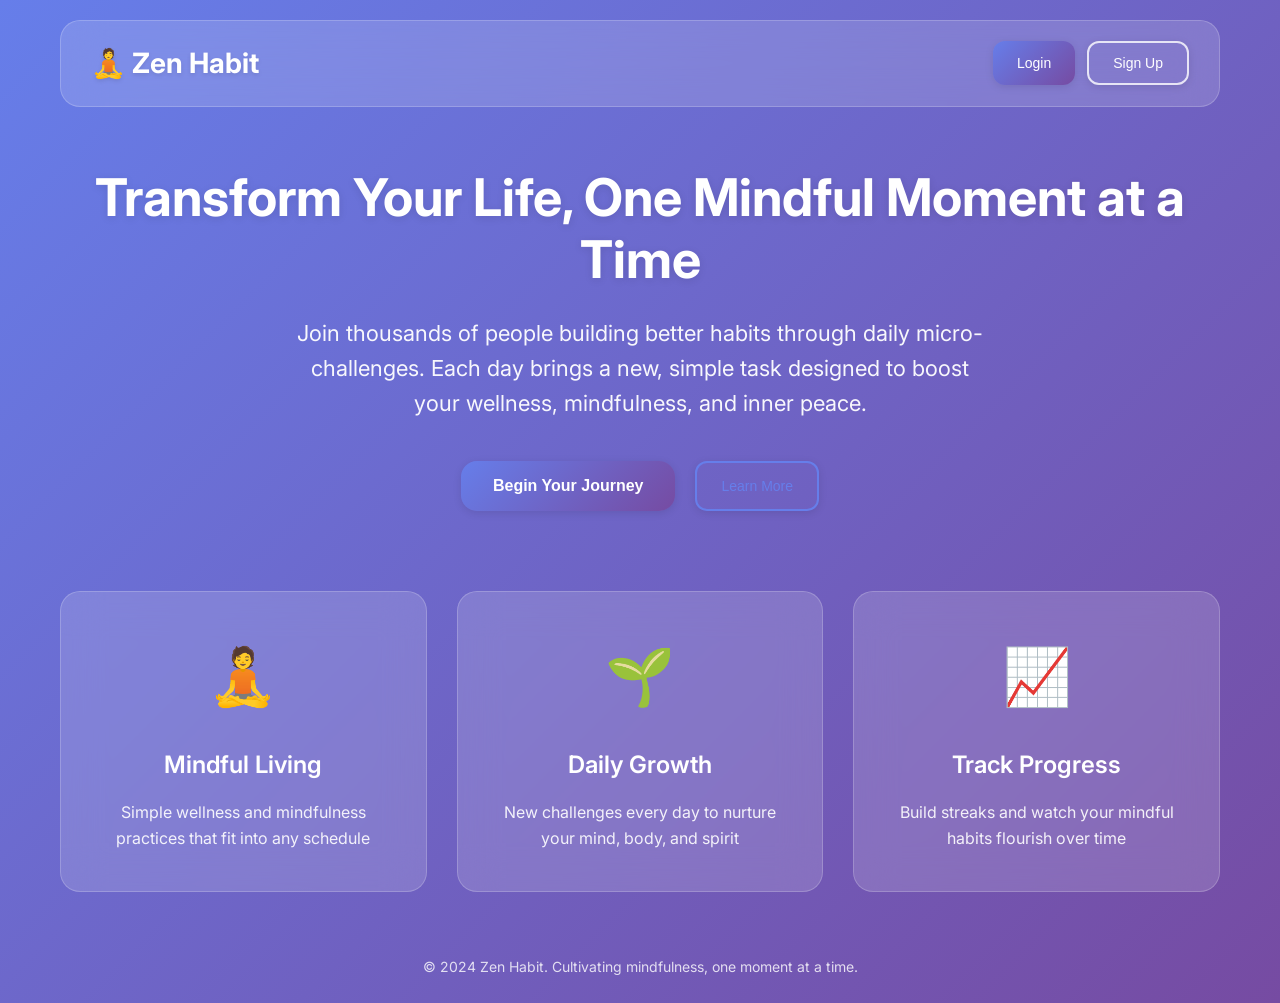
==== index.html @ 491404c4 "🧘 Create Zen Habit - Mindful Daily Micro Challenges Website ✨ Complete mindfulness-focused wellness " ====
<!DOCTYPE html>
<html lang="en">
<head>
    <meta charset="UTF-8">
    <meta name="viewport" content="width=device-width, initial-scale=1.0">
    <title>Zen Habit - Daily Micro Challenges</title>
    <link rel="stylesheet" href="css/styles.css">
    <link rel="stylesheet" href="css/auth.css">
    <link href="https://fonts.googleapis.com/css2?family=Inter:wght@300;400;500;600;700&display=swap" rel="stylesheet">
    <link rel="icon" href="data:image/svg+xml,<svg xmlns='http://www.w3.org/2000/svg' viewBox='0 0 100 100'><text y='.9em' font-size='90'>🧘</text></svg>">
</head>
<body>
    <div class="container">
        <header class="header">
            <h1 class="logo">🧘 Zen Habit</h1>
            <nav class="nav" id="nav">
                <button class="btn btn-primary" id="loginBtn">Login</button>
                <button class="btn btn-secondary" id="signupBtn">Sign Up</button>
            </nav>
        </header>

        <main class="main">
            <!-- Welcome Section (shown when not logged in) -->
            <section class="welcome-section" id="welcomeSection">
                <div class="hero">
                    <h2>Transform Your Life, One Mindful Moment at a Time</h2>
                    <p>Join thousands of people building better habits through daily micro-challenges. Each day brings a new, simple task designed to boost your wellness, mindfulness, and inner peace.</p>
                    <div class="cta-buttons">
                        <button class="btn btn-primary btn-large" id="getStartedBtn">Begin Your Journey</button>
                        <button class="btn btn-outline" id="learnMoreBtn">Learn More</button>
                    </div>
                </div>
                
                <div class="features">
                    <div class="feature">
                        <div class="feature-icon">🧘</div>
                        <h3>Mindful Living</h3>
                        <p>Simple wellness and mindfulness practices that fit into any schedule</p>
                    </div>
                    <div class="feature">
                        <div class="feature-icon">🌱</div>
                        <h3>Daily Growth</h3>
                        <p>New challenges every day to nurture your mind, body, and spirit</p>
                    </div>
                    <div class="feature">
                        <div class="feature-icon">📈</div>
                        <h3>Track Progress</h3>
                        <p>Build streaks and watch your mindful habits flourish over time</p>
                    </div>
                </div>
            </section>

            <!-- Auth Forms -->
            <section class="auth-section hidden" id="authSection">
                <!-- Login Form -->
                <div class="auth-form" id="loginForm">
                    <h2>Welcome Back</h2>
                    <form id="loginFormElement">
                        <div class="form-group">
                            <label for="loginEmail">Email</label>
                            <input type="email" id="loginEmail" required>
                        </div>
                        <div class="form-group">
                            <label for="loginPassword">Password</label>
                            <input type="password" id="loginPassword" required>
                        </div>
                        <button type="submit" class="btn btn-primary btn-full">Login</button>
                    </form>
                    <p class="auth-switch">New to Zen Habit? <a href="#" id="showSignupForm">Join us</a></p>
                </div>

                <!-- Signup Form -->
                <div class="auth-form hidden" id="signupForm">
                    <h2>Begin Your Journey</h2>
                    <form id="signupFormElement">
                        <div class="form-group">
                            <label for="signupName">Full Name</label>
                            <input type="text" id="signupName" required>
                        </div>
                        <div class="form-group">
                            <label for="signupEmail">Email</label>
                            <input type="email" id="signupEmail" required>
                        </div>
                        <div class="form-group">
                            <label for="signupPassword">Password</label>
                            <input type="password" id="signupPassword" required minlength="6">
                        </div>
                        <div class="form-group">
                            <label for="confirmPassword">Confirm Password</label>
                            <input type="password" id="confirmPassword" required>
                        </div>
                        <button type="submit" class="btn btn-primary btn-full">Start My Journey</button>
                    </form>
                    <p class="auth-switch">Already have an account? <a href="#" id="showLoginForm">Sign in</a></p>
                </div>
            </section>

            <!-- Dashboard (shown when logged in) -->
            <section class="dashboard-section hidden" id="dashboardSection">
                <div class="user-welcome">
                    <h2>Welcome back, <span id="userName"></span>!</h2>
                    <div class="user-stats">
                        <div class="stat">
                            <span class="stat-number" id="currentStreak">0</span>
                            <span class="stat-label">Day Streak</span>
                        </div>
                        <div class="stat">
                            <span class="stat-number" id="totalCompleted">0</span>
                            <span class="stat-label">Completed</span>
                        </div>
                    </div>
                </div>

                <div class="challenge-card" id="challengeCard">
                    <div class="challenge-header">
                        <h3>Today's Mindful Challenge</h3>
                        <span class="challenge-date" id="challengeDate"></span>
                    </div>
                    <div class="challenge-content">
                        <div class="challenge-icon" id="challengeIcon">🧘</div>
                        <div class="challenge-text">
                            <h4 id="challengeTitle">Loading your challenge...</h4>
                            <p id="challengeDescription">Please wait while we prepare your daily mindful moment.</p>
                        </div>
                    </div>
                    <div class="challenge-actions">
                        <button class="btn btn-success btn-full" id="completeBtn">Mark as Complete</button>
                        <button class="btn btn-outline" id="skipBtn">Skip Today</button>
                    </div>
                    <div class="challenge-status hidden" id="challengeStatus">
                        <div class="status-complete">
                            <span class="status-icon">✅</span>
                            <span>Challenge completed! Wonderful mindfulness!</span>
                        </div>
                    </div>
                </div>

                <div class="dashboard-actions">
                    <button class="btn btn-outline" id="viewProgressBtn">View Progress</button>
                    <button class="btn btn-outline" id="logoutBtn">Logout</button>
                </div>
            </section>

            <!-- Progress Section -->
            <section class="progress-section hidden" id="progressSection">
                <div class="progress-header">
                    <h2>Your Mindful Journey</h2>
                    <button class="btn btn-outline" id="backToDashboardBtn">Back to Dashboard</button>
                </div>
                <div class="progress-stats">
                    <div class="progress-card">
                        <h3>This Week</h3>
                        <div class="week-grid" id="weekGrid"></div>
                    </div>
                    <div class="progress-card">
                        <h3>Recent Challenges</h3>
                        <div class="recent-challenges" id="recentChallenges"></div>
                    </div>
                </div>
            </section>
        </main>

        <footer class="footer">
            <p>&copy; 2024 Zen Habit. Cultivating mindfulness, one moment at a time.</p>
        </footer>
    </div>

    <script src="js/challenges.js"></script>
    <script src="js/auth.js"></script>
    <script src="js/app.js"></script>
</body>
</html>
---- css/styles.css ----
/* Reset and Base Styles */
* {
    margin: 0;
    padding: 0;
    box-sizing: border-box;
}

body {
    font-family: 'Inter', -apple-system, BlinkMacSystemFont, 'Segoe UI', Roboto, sans-serif;
    line-height: 1.6;
    color: #333;
    background: linear-gradient(135deg, #667eea 0%, #764ba2 100%);
    min-height: 100vh;
}

.container {
    max-width: 1200px;
    margin: 0 auto;
    padding: 0 20px;
    min-height: 100vh;
    display: flex;
    flex-direction: column;
}

/* Utility Classes */
.hidden {
    display: none !important;
}

.btn {
    padding: 12px 24px;
    border: none;
    border-radius: 12px;
    font-size: 14px;
    font-weight: 500;
    cursor: pointer;
    transition: all 0.3s ease;
    text-decoration: none;
    display: inline-block;
    text-align: center;
    box-shadow: 0 2px 8px rgba(0, 0, 0, 0.1);
}

.btn-primary {
    background: linear-gradient(135deg, #667eea 0%, #764ba2 100%);
    color: white;
}

.btn-primary:hover {
    transform: translateY(-2px);
    box-shadow: 0 4px 12px rgba(0, 0, 0, 0.2);
}

.btn-secondary {
    background: transparent;
    color: white;
    border: 2px solid rgba(255, 255, 255, 0.8);
}

.btn-secondary:hover {
    background: rgba(255, 255, 255, 0.1);
    border-color: white;
}

.btn-success {
    background: linear-gradient(135deg, #10b981 0%, #059669 100%);
    color: white;
}

.btn-success:hover {
    transform: translateY(-2px);
    box-shadow: 0 4px 12px rgba(16, 185, 129, 0.3);
}

.btn-outline {
    background: transparent;
    color: #667eea;
    border: 2px solid #667eea;
}

.btn-outline:hover {
    background: #667eea;
    color: white;
}

.btn-large {
    padding: 16px 32px;
    font-size: 16px;
    font-weight: 600;
    border-radius: 16px;
}

.btn-full {
    width: 100%;
}

/* Header */
.header {
    display: flex;
    justify-content: space-between;
    align-items: center;
    padding: 20px 0;
    background: rgba(255, 255, 255, 0.15);
    backdrop-filter: blur(20px);
    border-radius: 20px;
    margin: 20px 0;
    padding: 20px 30px;
    border: 1px solid rgba(255, 255, 255, 0.2);
}

.logo {
    font-size: 28px;
    font-weight: 700;
    color: white;
    text-shadow: 0 2px 4px rgba(0, 0, 0, 0.1);
}

.nav {
    display: flex;
    gap: 12px;
}

/* Main Content */
.main {
    flex: 1;
    display: flex;
    flex-direction: column;
    justify-content: center;
}

/* Welcome Section */
.welcome-section {
    text-align: center;
    color: white;
    padding: 40px 0;
}

.hero h2 {
    font-size: 52px;
    font-weight: 700;
    margin-bottom: 24px;
    line-height: 1.2;
    text-shadow: 0 2px 8px rgba(0, 0, 0, 0.1);
}

.hero p {
    font-size: 22px;
    margin-bottom: 40px;
    opacity: 0.95;
    max-width: 700px;
    margin-left: auto;
    margin-right: auto;
    line-height: 1.6;
}

.cta-buttons {
    display: flex;
    gap: 20px;
    justify-content: center;
    margin-bottom: 80px;
}

.features {
    display: grid;
    grid-template-columns: repeat(auto-fit, minmax(320px, 1fr));
    gap: 30px;
    margin-top: 60px;
}

.feature {
    background: rgba(255, 255, 255, 0.15);
    backdrop-filter: blur(20px);
    padding: 40px 30px;
    border-radius: 20px;
    text-align: center;
    border: 1px solid rgba(255, 255, 255, 0.2);
    transition: transform 0.3s ease;
}

.feature:hover {
    transform: translateY(-5px);
}

.feature-icon {
    font-size: 56px;
    margin-bottom: 24px;
}

.feature h3 {
    font-size: 24px;
    font-weight: 600;
    margin-bottom: 16px;
}

.feature p {
    opacity: 0.9;
    font-size: 16px;
    line-height: 1.6;
}

/* Dashboard Section */
.dashboard-section {
    background: rgba(255, 255, 255, 0.98);
    backdrop-filter: blur(20px);
    border-radius: 24px;
    padding: 40px;
    margin: 20px 0;
    color: #333;
    border: 1px solid rgba(255, 255, 255, 0.3);
    box-shadow: 0 8px 32px rgba(0, 0, 0, 0.1);
}

.user-welcome {
    text-align: center;
    margin-bottom: 40px;
}

.user-welcome h2 {
    font-size: 36px;
    font-weight: 600;
    margin-bottom: 24px;
    color: #1f2937;
    background: linear-gradient(135deg, #667eea 0%, #764ba2 100%);
    -webkit-background-clip: text;
    -webkit-text-fill-color: transparent;
    background-clip: text;
}

.user-stats {
    display: flex;
    justify-content: center;
    gap: 60px;
}

.stat {
    text-align: center;
}

.stat-number {
    display: block;
    font-size: 42px;
    font-weight: 700;
    background: linear-gradient(135deg, #667eea 0%, #764ba2 100%);
    -webkit-background-clip: text;
    -webkit-text-fill-color: transparent;
    background-clip: text;
}

.stat-label {
    font-size: 14px;
    color: #6b7280;
    font-weight: 500;
    text-transform: uppercase;
    letter-spacing: 0.5px;
}

/* Challenge Card */
.challenge-card {
    background: white;
    border-radius: 20px;
    padding: 32px;
    box-shadow: 0 12px 32px rgba(0, 0, 0, 0.08);
    margin-bottom: 32px;
    border: 1px solid rgba(0, 0, 0, 0.05);
}

.challenge-header {
    display: flex;
    justify-content: space-between;
    align-items: center;
    margin-bottom: 24px;
}

.challenge-header h3 {
    font-size: 22px;
    font-weight: 600;
    color: #1f2937;
}

.challenge-date {
    font-size: 14px;
    color: #6b7280;
    font-weight: 500;
}

.challenge-content {
    display: flex;
    align-items: center;
    gap: 24px;
    margin-bottom: 32px;
}

.challenge-icon {
    font-size: 56px;
    width: 96px;
    height: 96px;
    display: flex;
    align-items: center;
    justify-content: center;
    background: linear-gradient(135deg, #f3f4f6 0%, #e5e7eb 100%);
    border-radius: 50%;
    box-shadow: 0 4px 12px rgba(0, 0, 0, 0.1);
}

.challenge-text h4 {
    font-size: 26px;
    font-weight: 600;
    margin-bottom: 12px;
    color: #1f2937;
}

.challenge-text p {
    color: #6b7280;
    font-size: 16px;
    line-height: 1.6;
}

.challenge-actions {
    display: flex;
    gap: 16px;
}

.challenge-status {
    margin-top: 24px;
    padding: 20px;
    background: linear-gradient(135deg, #ecfdf5 0%, #d1fae5 100%);
    border-radius: 12px;
    border-left: 4px solid #10b981;
}

.status-complete {
    display: flex;
    align-items: center;
    gap: 12px;
    color: #065f46;
    font-weight: 500;
}

.status-icon {
    font-size: 20px;
}

.dashboard-actions {
    display: flex;
    gap: 16px;
    justify-content: center;
}

/* Progress Section */
.progress-section {
    background: rgba(255, 255, 255, 0.98);
    backdrop-filter: blur(20px);
    border-radius: 24px;
    padding: 40px;
    margin: 20px 0;
    color: #333;
    border: 1px solid rgba(255, 255, 255, 0.3);
    box-shadow: 0 8px 32px rgba(0, 0, 0, 0.1);
}

.progress-header {
    display: flex;
    justify-content: space-between;
    align-items: center;
    margin-bottom: 32px;
}

.progress-header h2 {
    font-size: 32px;
    font-weight: 600;
    background: linear-gradient(135deg, #667eea 0%, #764ba2 100%);
    -webkit-background-clip: text;
    -webkit-text-fill-color: transparent;
    background-clip: text;
}

.progress-stats {
    display: grid;
    grid-template-columns: repeat(auto-fit, minmax(320px, 1fr));
    gap: 32px;
}

.progress-card {
    background: white;
    border-radius: 20px;
    padding: 28px;
    box-shadow: 0 8px 24px rgba(0, 0, 0, 0.08);
    border: 1px solid rgba(0, 0, 0, 0.05);
}

.progress-card h3 {
    font-size: 20px;
    font-weight: 600;
    margin-bottom: 24px;
    color: #1f2937;
}

.week-grid {
    display: grid;
    grid-template-columns: repeat(7, 1fr);
    gap: 8px;
}

.day-cell {
    aspect-ratio: 1;
    border-radius: 12px;
    display: flex;
    align-items: center;
    justify-content: center;
    font-size: 12px;
    font-weight: 500;
    background: #f9fafb;
    color: #6b7280;
    transition: all 0.3s ease;
}

.day-cell.completed {
    background: linear-gradient(135deg, #10b981 0%, #059669 100%);
    color: white;
    transform: scale(1.1);
}

.day-cell.today {
    border: 2px solid #667eea;
    background: rgba(102, 126, 234, 0.1);
}

.recent-challenges {
    display: flex;
    flex-direction: column;
    gap: 16px;
}

.recent-challenge {
    display: flex;
    align-items: center;
    gap: 16px;
    padding: 16px;
    background: #f9fafb;
    border-radius: 12px;
    transition: background 0.3s ease;
}

.recent-challenge:hover {
    background: #f3f4f6;
}

.recent-challenge-icon {
    font-size: 24px;
}

.recent-challenge-text {
    flex: 1;
}

.recent-challenge-title {
    font-weight: 500;
    color: #1f2937;
    font-size: 14px;
    margin-bottom: 4px;
}

.recent-challenge-date {
    font-size: 12px;
    color: #6b7280;
}

.recent-challenge-status {
    font-size: 12px;
    padding: 6px 12px;
    border-radius: 8px;
    font-weight: 500;
}

.recent-challenge-status.completed {
    background: #ecfdf5;
    color: #065f46;
}

.recent-challenge-status.skipped {
    background: #fef3c7;
    color: #92400e;
}

/* Footer */
.footer {
    text-align: center;
    padding: 24px 0;
    color: rgba(255, 255, 255, 0.8);
    font-size: 14px;
}

/* Responsive Design */
@media (max-width: 768px) {
    .container {
        padding: 0 16px;
    }
    
    .header {
        flex-direction: column;
        gap: 20px;
        text-align: center;
    }
    
    .hero h2 {
        font-size: 40px;
    }
    
    .hero p {
        font-size: 18px;
    }
    
    .cta-buttons {
        flex-direction: column;
        align-items: center;
    }
    
    .features {
        grid-template-columns: 1fr;
        gap: 20px;
    }
    
    .user-stats {
        gap: 40px;
    }
    
    .challenge-content {
        flex-direction: column;
        text-align: center;
    }
    
    .challenge-actions {
        flex-direction: column;
    }
    
    .dashboard-actions {
        flex-direction: column;
    }
    
    .progress-header {
        flex-direction: column;
        gap: 16px;
        text-align: center;
    }
    
    .progress-stats {
        grid-template-columns: 1fr;
    }
}

@media (max-width: 480px) {
    .dashboard-section,
    .progress-section {
        padding: 24px;
        margin: 16px 0;
    }
    
    .challenge-card {
        padding: 24px;
    }
    
    .hero h2 {
        font-size: 32px;
    }
    
    .user-welcome h2 {
        font-size: 28px;
    }
    
    .user-stats {
        gap: 24px;
    }
    
    .stat-number {
        font-size: 32px;
    }
}
---- css/auth.css ----
/* Authentication Styles */
.auth-section {
    display: flex;
    justify-content: center;
    align-items: center;
    min-height: 60vh;
    padding: 40px 0;
}

.auth-form {
    background: rgba(255, 255, 255, 0.98);
    backdrop-filter: blur(20px);
    border-radius: 24px;
    padding: 48px;
    width: 100%;
    max-width: 420px;
    box-shadow: 0 20px 60px rgba(0, 0, 0, 0.15);
    border: 1px solid rgba(255, 255, 255, 0.3);
}

.auth-form h2 {
    text-align: center;
    margin-bottom: 32px;
    font-size: 32px;
    font-weight: 600;
    background: linear-gradient(135deg, #667eea 0%, #764ba2 100%);
    -webkit-background-clip: text;
    -webkit-text-fill-color: transparent;
    background-clip: text;
}

.form-group {
    margin-bottom: 24px;
}

.form-group label {
    display: block;
    margin-bottom: 8px;
    font-weight: 500;
    color: #374151;
    font-size: 14px;
}

.form-group input {
    width: 100%;
    padding: 16px 20px;
    border: 2px solid #e5e7eb;
    border-radius: 12px;
    font-size: 16px;
    transition: all 0.3s ease;
    background: white;
    font-family: inherit;
}

.form-group input:focus {
    outline: none;
    border-color: #667eea;
    box-shadow: 0 0 0 4px rgba(102, 126, 234, 0.1);
    transform: translateY(-1px);
}

.form-group input:invalid {
    border-color: #ef4444;
}

.form-group input:invalid:focus {
    border-color: #ef4444;
    box-shadow: 0 0 0 4px rgba(239, 68, 68, 0.1);
}

.auth-switch {
    text-align: center;
    margin-top: 24px;
    color: #6b7280;
    font-size: 14px;
}

.auth-switch a {
    color: #667eea;
    text-decoration: none;
    font-weight: 500;
    transition: color 0.3s ease;
}

.auth-switch a:hover {
    color: #4f46e5;
    text-decoration: underline;
}

.error-message {
    background: linear-gradient(135deg, #fef2f2 0%, #fee2e2 100%);
    border: 1px solid #fecaca;
    color: #dc2626;
    padding: 16px;
    border-radius: 12px;
    margin-bottom: 24px;
    font-size: 14px;
    text-align: center;
    font-weight: 500;
}

.success-message {
    background: linear-gradient(135deg, #f0fdf4 0%, #dcfce7 100%);
    border: 1px solid #bbf7d0;
    color: #16a34a;
    padding: 16px;
    border-radius: 12px;
    margin-bottom: 24px;
    font-size: 14px;
    text-align: center;
    font-weight: 500;
}

/* Loading states */
.btn:disabled {
    opacity: 0.6;
    cursor: not-allowed;
    transform: none !important;
}

.btn.loading {
    position: relative;
    color: transparent;
}

.btn.loading::after {
    content: '';
    position: absolute;
    top: 50%;
    left: 50%;
    transform: translate(-50%, -50%);
    width: 20px;
    height: 20px;
    border: 2px solid currentColor;
    border-top-color: transparent;
    border-radius: 50%;
    animation: spin 1s linear infinite;
    color: white;
}

@keyframes spin {
    to {
        transform: translate(-50%, -50%) rotate(360deg);
    }
}

/* Form validation styles */
.form-group.error input {
    border-color: #ef4444;
    background-color: #fef2f2;
}

.form-group.success input {
    border-color: #10b981;
    background-color: #f0fdf4;
}

.field-error {
    color: #dc2626;
    font-size: 12px;
    margin-top: 6px;
    display: block;
    font-weight: 500;
}

.field-success {
    color: #16a34a;
    font-size: 12px;
    margin-top: 6px;
    display: block;
    font-weight: 500;
}

/* Password strength indicator */
.password-strength {
    margin-top: 12px;
    height: 6px;
    background: #e5e7eb;
    border-radius: 3px;
    overflow: hidden;
}

.password-strength-bar {
    height: 100%;
    transition: all 0.3s ease;
    border-radius: 3px;
}

.password-strength-bar.weak {
    width: 33%;
    background: linear-gradient(135deg, #ef4444 0%, #dc2626 100%);
}

.password-strength-bar.medium {
    width: 66%;
    background: linear-gradient(135deg, #f59e0b 0%, #d97706 100%);
}

.password-strength-bar.strong {
    width: 100%;
    background: linear-gradient(135deg, #10b981 0%, #059669 100%);
}

.password-strength-text {
    font-size: 12px;
    margin-top: 6px;
    font-weight: 500;
}

.password-strength-text.weak {
    color: #ef4444;
}

.password-strength-text.medium {
    color: #f59e0b;
}

.password-strength-text.strong {
    color: #10b981;
}

/* Enhanced form styling */
.form-group input::placeholder {
    color: #9ca3af;
    opacity: 1;
}

.form-group input:hover {
    border-color: #d1d5db;
}

/* Responsive auth styles */
@media (max-width: 480px) {
    .auth-form {
        padding: 32px 24px;
        margin: 0 16px;
        border-radius: 20px;
    }
    
    .auth-form h2 {
        font-size: 28px;
        margin-bottom: 28px;
    }
    
    .form-group {
        margin-bottom: 20px;
    }
    
    .form-group input {
        padding: 14px 16px;
        font-size: 16px; /* Prevents zoom on iOS */
    }
}
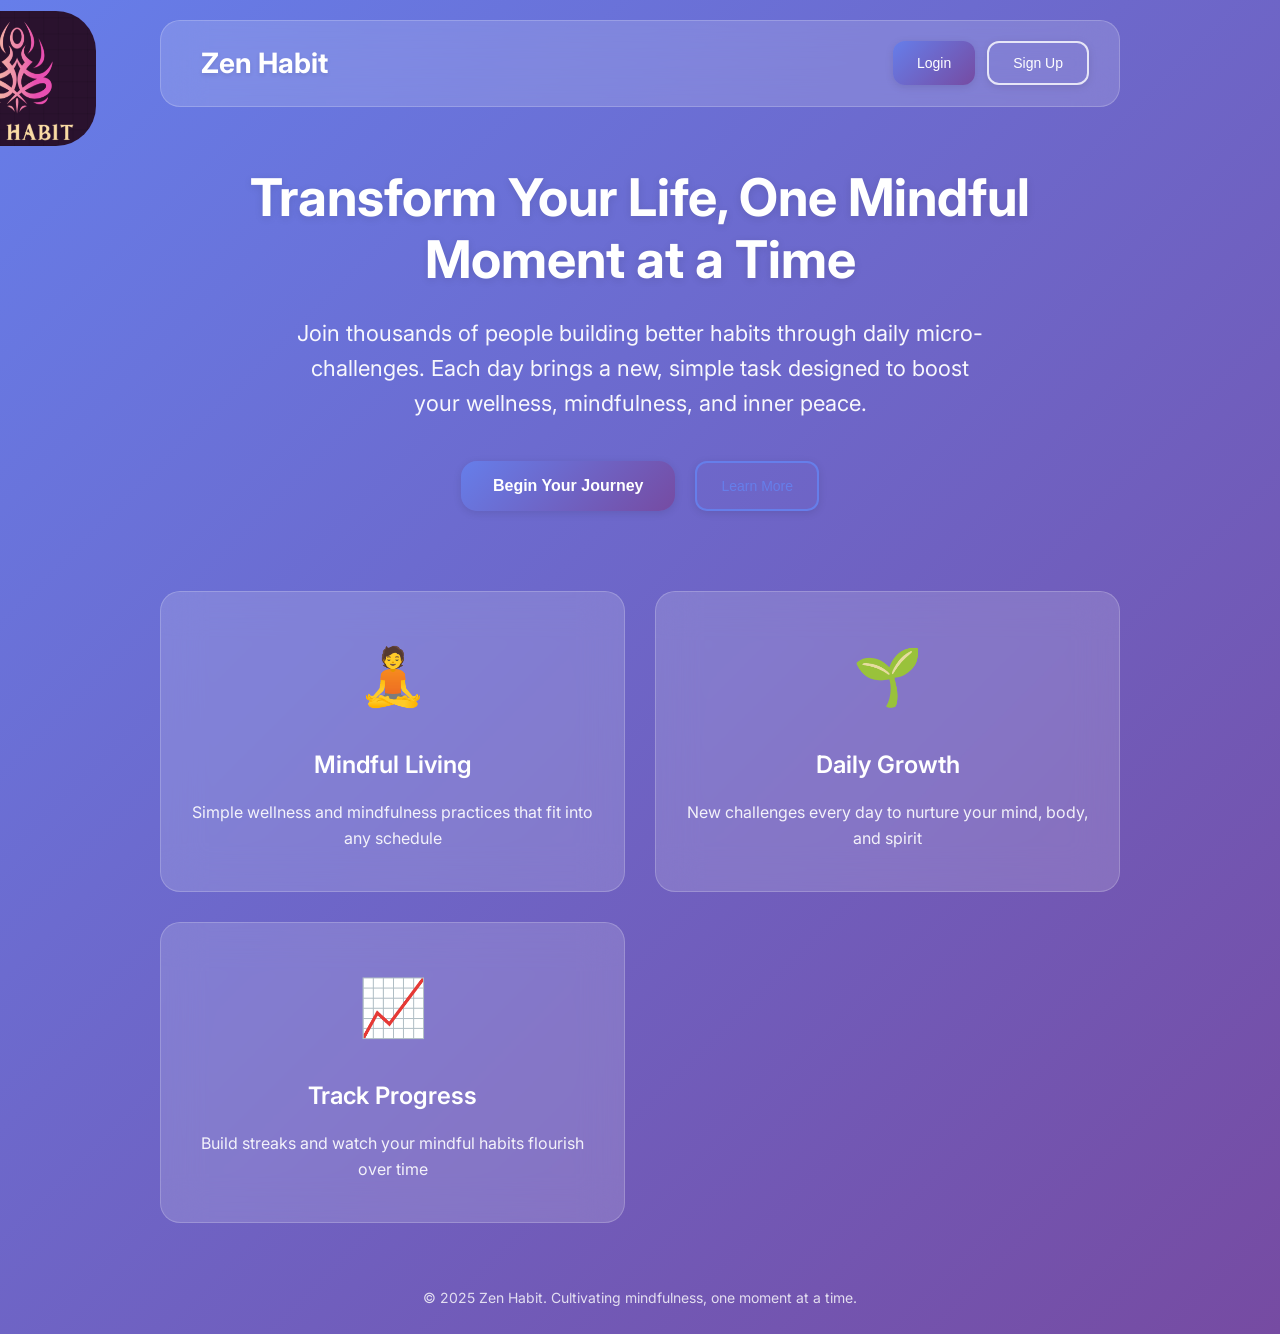
==== commit be7c92bb: "New Changes: Logo, Favicon, Text Edits." ====
--- a/index.html
+++ b/index.html
@@ -7,12 +7,15 @@
     <link rel="stylesheet" href="css/styles.css">
     <link rel="stylesheet" href="css/auth.css">
     <link href="https://fonts.googleapis.com/css2?family=Inter:wght@300;400;500;600;700&display=swap" rel="stylesheet">
-    <link rel="icon" href="data:image/svg+xml,<svg xmlns='http://www.w3.org/2000/svg' viewBox='0 0 100 100'><text y='.9em' font-size='90'>🧘</text></svg>">
+    <link rel="apple-touch-icon" sizes="180x180" href="apple-touch-icon.png">
+    <link rel="icon" type="image/png" sizes="32x32" href="favicon-32x32.png">
+    <link rel="icon" type="image/png" sizes="16x16" href="favicon-16x16.png">
+    <link rel="manifest" href="site.webmanifest">
 </head>
 <body>
     <div class="container">
         <header class="header">
-            <h1 class="logo">🧘 Zen Habit</h1>
+            <h1 class="logo"><img class="main-logo" src="Zen Habit Partial Logo.png"> Zen Habit</h1>
             <nav class="nav" id="nav">
                 <button class="btn btn-primary" id="loginBtn">Login</button>
                 <button class="btn btn-secondary" id="signupBtn">Sign Up</button>
@@ -161,7 +164,7 @@
         </main>
 
         <footer class="footer">
-            <p>&copy; 2024 Zen Habit. Cultivating mindfulness, one moment at a time.</p>
+            <p>&copy; 2025 Zen Habit. Cultivating mindfulness, one moment at a time.</p>
         </footer>
     </div>
 
--- a/css/styles.css
+++ b/css/styles.css
@@ -14,7 +14,7 @@
 }
 
 .container {
-    max-width: 1200px;
+    max-width: 1000px;
     margin: 0 auto;
     padding: 0 20px;
     min-height: 100vh;
@@ -111,6 +111,7 @@
 .logo {
     font-size: 28px;
     font-weight: 700;
+    margin-left: 10px;
     color: white;
     text-shadow: 0 2px 4px rgba(0, 0, 0, 0.1);
 }
--- a/css/auth.css
+++ b/css/auth.css
@@ -16,6 +16,14 @@
     max-width: 420px;
     box-shadow: 0 20px 60px rgba(0, 0, 0, 0.15);
     border: 1px solid rgba(255, 255, 255, 0.3);
+}
+.main-logo {
+    width: 160px;
+    height: 135px;
+    border-radius: 40px;
+    position: absolute;
+    top: -10px;
+    left: -225px;
 }
 
 .auth-form h2 {
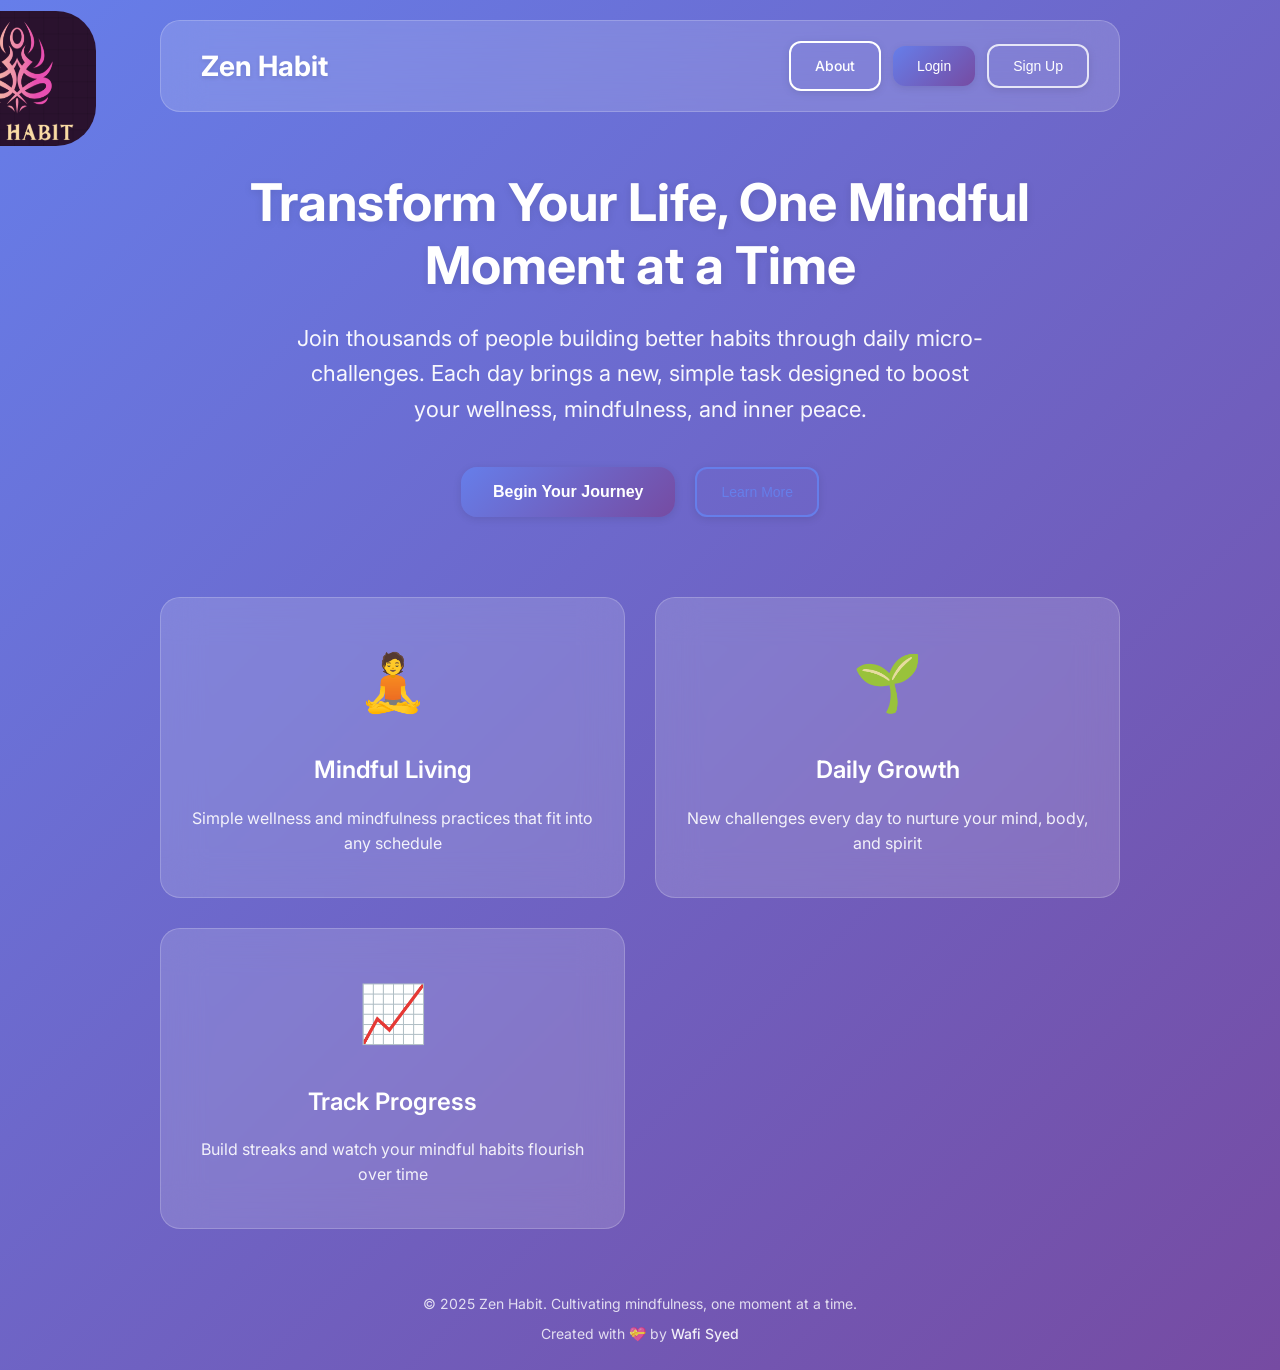
==== commit 35d437af: "✨ Add Beautiful About the Creator Page 🌸 NEW FEATURES: - Complete About page (about.html) with zen-i" ====
--- a/index.html
+++ b/index.html
@@ -165,6 +165,7 @@
 
         <footer class="footer">
             <p>&copy; 2025 Zen Habit. Cultivating mindfulness, one moment at a time.</p>
+            <p class="footer-creator">Created with 💝 by <a href="about.html" class="footer-link">Wafi Syed</a></p>
         </footer>
     </div>
 
@@ -173,4 +174,3 @@
     <script src="js/app.js"></script>
 </body>
 </html>
-
--- a/css/styles.css
+++ b/css/styles.css
@@ -491,6 +491,24 @@
     font-size: 14px;
 }
 
+.footer-creator {
+    margin-top: 8px;
+    font-size: 14px;
+    color: rgba(255, 255, 255, 0.8);
+}
+
+.footer-link {
+    color: rgba(255, 255, 255, 0.9);
+    text-decoration: none;
+    font-weight: 500;
+    transition: color 0.3s ease;
+}
+
+.footer-link:hover {
+    color: white;
+    text-decoration: underline;
+}
+
 /* Responsive Design */
 @media (max-width: 768px) {
     .container {
@@ -576,4 +594,3 @@
         font-size: 32px;
     }
 }
-
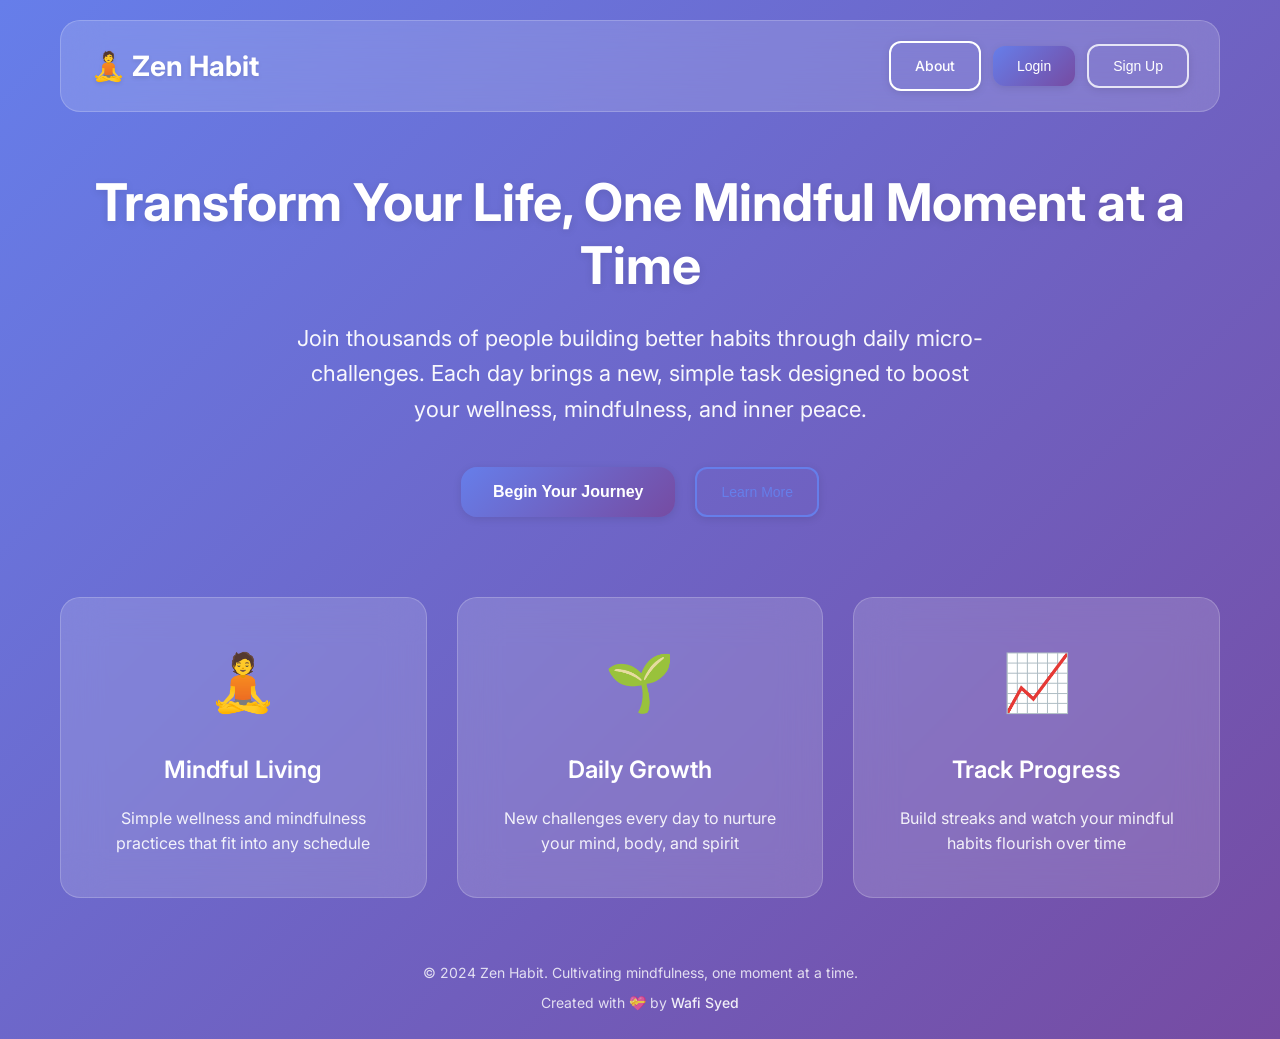
==== commit 87ff093e: "✨ Add Beautiful About the Creator Page 🌸 NEW FEATURES: - Complete About page (about.html) with zen-i" ====
--- a/index.html
+++ b/index.html
@@ -7,15 +7,12 @@
     <link rel="stylesheet" href="css/styles.css">
     <link rel="stylesheet" href="css/auth.css">
     <link href="https://fonts.googleapis.com/css2?family=Inter:wght@300;400;500;600;700&display=swap" rel="stylesheet">
-    <link rel="apple-touch-icon" sizes="180x180" href="apple-touch-icon.png">
-    <link rel="icon" type="image/png" sizes="32x32" href="favicon-32x32.png">
-    <link rel="icon" type="image/png" sizes="16x16" href="favicon-16x16.png">
-    <link rel="manifest" href="site.webmanifest">
+    <link rel="icon" href="data:image/svg+xml,<svg xmlns='http://www.w3.org/2000/svg' viewBox='0 0 100 100'><text y='.9em' font-size='90'>🧘</text></svg>">
 </head>
 <body>
     <div class="container">
         <header class="header">
-            <h1 class="logo"><img class="main-logo" src="Zen Habit Partial Logo.png"> Zen Habit</h1>
+            <h1 class="logo">🧘 Zen Habit</h1>
             <nav class="nav" id="nav">
                 <button class="btn btn-primary" id="loginBtn">Login</button>
                 <button class="btn btn-secondary" id="signupBtn">Sign Up</button>
@@ -164,7 +161,7 @@
         </main>
 
         <footer class="footer">
-            <p>&copy; 2025 Zen Habit. Cultivating mindfulness, one moment at a time.</p>
+            <p>&copy; 2024 Zen Habit. Cultivating mindfulness, one moment at a time.</p>
             <p class="footer-creator">Created with 💝 by <a href="about.html" class="footer-link">Wafi Syed</a></p>
         </footer>
     </div>
--- a/css/styles.css
+++ b/css/styles.css
@@ -14,7 +14,7 @@
 }
 
 .container {
-    max-width: 1000px;
+    max-width: 1200px;
     margin: 0 auto;
     padding: 0 20px;
     min-height: 100vh;
@@ -111,7 +111,6 @@
 .logo {
     font-size: 28px;
     font-weight: 700;
-    margin-left: 10px;
     color: white;
     text-shadow: 0 2px 4px rgba(0, 0, 0, 0.1);
 }
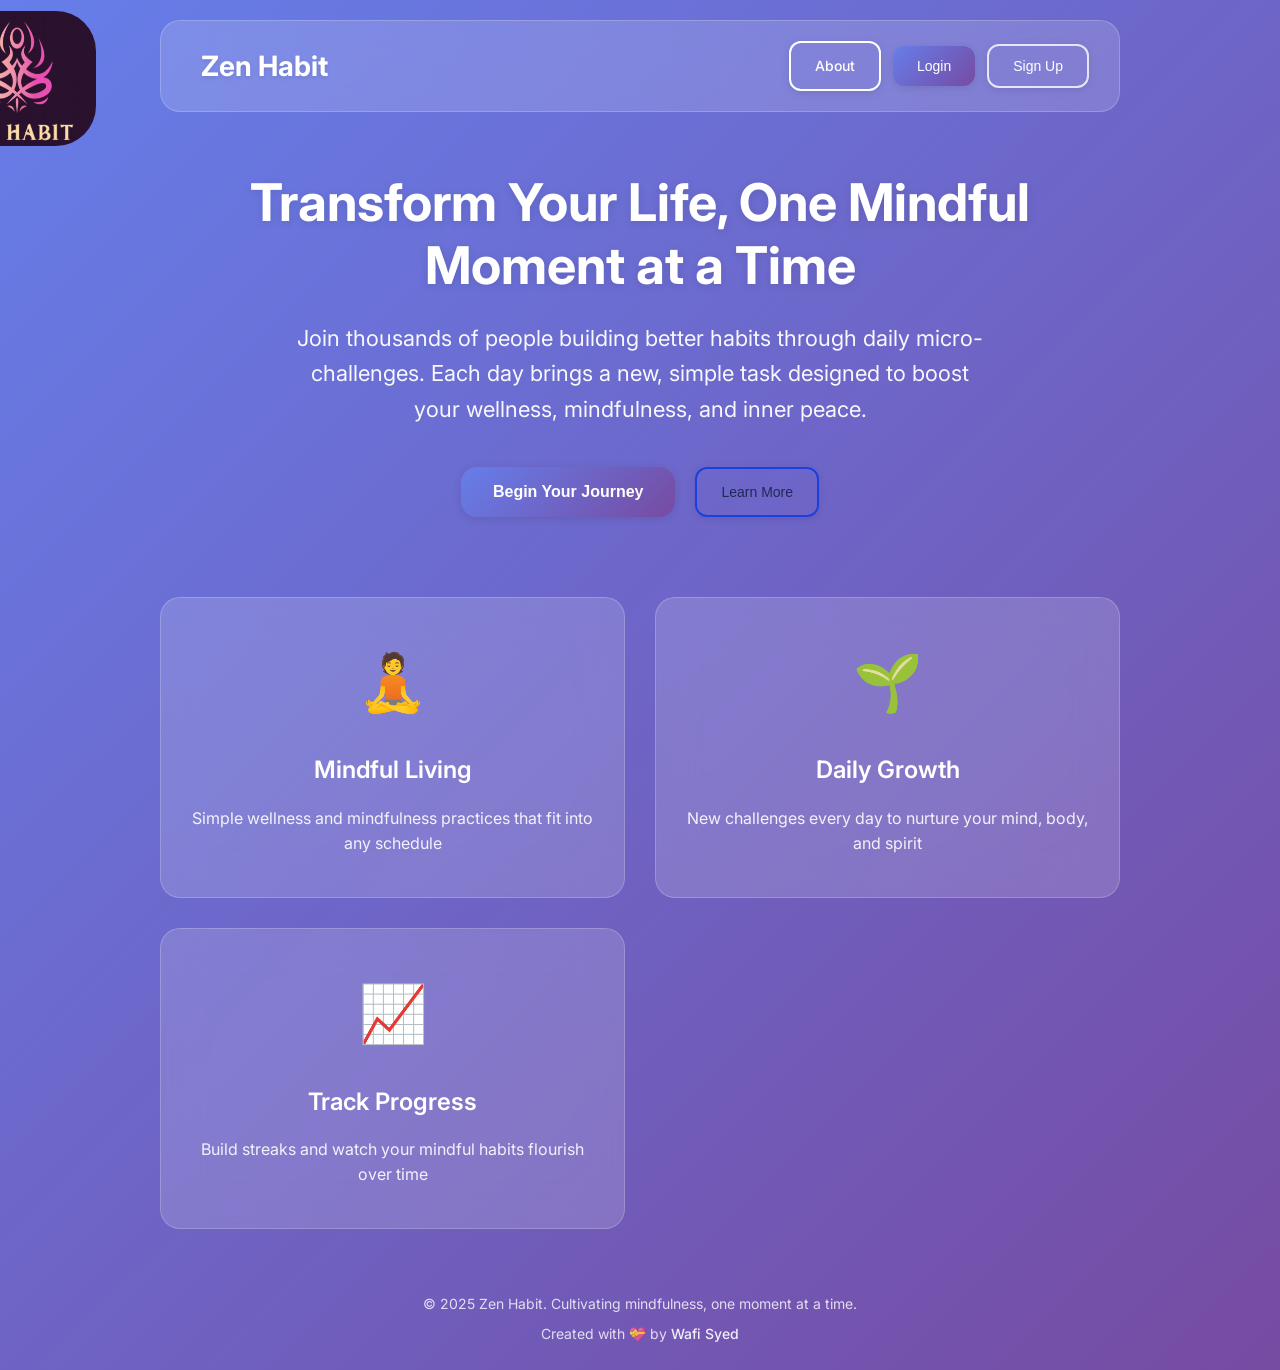
==== commit f5fc805b: "New Changes: About Me Page, Home Page." ====
--- a/index.html
+++ b/index.html
@@ -7,12 +7,15 @@
     <link rel="stylesheet" href="css/styles.css">
     <link rel="stylesheet" href="css/auth.css">
     <link href="https://fonts.googleapis.com/css2?family=Inter:wght@300;400;500;600;700&display=swap" rel="stylesheet">
-    <link rel="icon" href="data:image/svg+xml,<svg xmlns='http://www.w3.org/2000/svg' viewBox='0 0 100 100'><text y='.9em' font-size='90'>🧘</text></svg>">
+    <link rel="apple-touch-icon" sizes="180x180" href="apple-touch-icon.png">
+    <link rel="icon" type="image/png" sizes="32x32" href="favicon-32x32.png">
+    <link rel="icon" type="image/png" sizes="16x16" href="favicon-16x16.png">
+    <link rel="manifest" href="site.webmanifest">
 </head>
 <body>
     <div class="container">
         <header class="header">
-            <h1 class="logo">🧘 Zen Habit</h1>
+            <h1 class="logo"><img class="main-logo" src="Zen Habit Partial Logo.png">Zen Habit</h1>
             <nav class="nav" id="nav">
                 <button class="btn btn-primary" id="loginBtn">Login</button>
                 <button class="btn btn-secondary" id="signupBtn">Sign Up</button>
@@ -161,7 +164,7 @@
         </main>
 
         <footer class="footer">
-            <p>&copy; 2024 Zen Habit. Cultivating mindfulness, one moment at a time.</p>
+            <p>&copy; 2025 Zen Habit. Cultivating mindfulness, one moment at a time.</p>
             <p class="footer-creator">Created with 💝 by <a href="about.html" class="footer-link">Wafi Syed</a></p>
         </footer>
     </div>
--- a/css/styles.css
+++ b/css/styles.css
@@ -14,7 +14,7 @@
 }
 
 .container {
-    max-width: 1200px;
+    max-width: 1000px;
     margin: 0 auto;
     padding: 0 20px;
     min-height: 100vh;
@@ -74,8 +74,9 @@
 
 .btn-outline {
     background: transparent;
-    color: #667eea;
-    border: 2px solid #667eea;
+    text-align: center;
+    color: #1f2955;
+    border: 2px solid #1c40e0;
 }
 
 .btn-outline:hover {
@@ -111,6 +112,7 @@
 .logo {
     font-size: 28px;
     font-weight: 700;
+    margin-left: 10px;
     color: white;
     text-shadow: 0 2px 4px rgba(0, 0, 0, 0.1);
 }
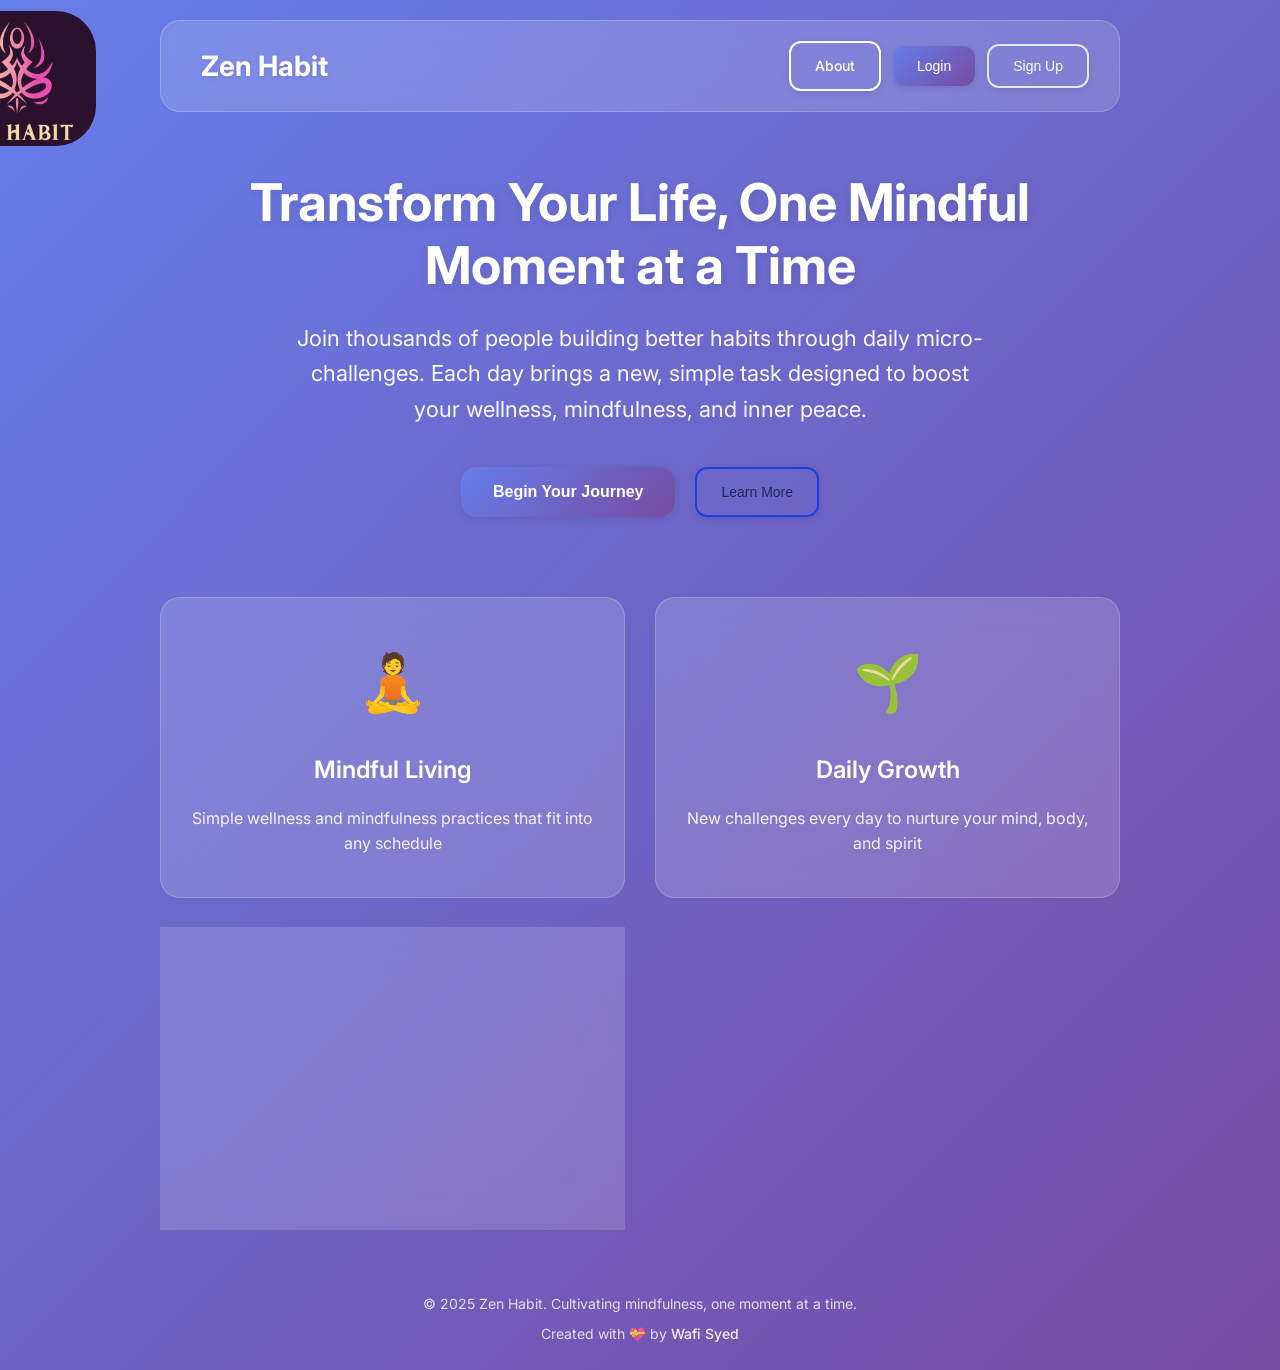
==== commit ce7032d1: "✨ Add Comprehensive Account Dropdown System 🎯 Features Added: - Account dropdown with Profile, Displ" ====
--- a/index.html
+++ b/index.html
@@ -6,6 +6,8 @@
     <title>Zen Habit - Daily Micro Challenges</title>
     <link rel="stylesheet" href="css/styles.css">
     <link rel="stylesheet" href="css/auth.css">
+    <link rel="stylesheet" href="css/account-dropdown.css">
+    <link rel="stylesheet" href="css/dark-mode.css">
     <link href="https://fonts.googleapis.com/css2?family=Inter:wght@300;400;500;600;700&display=swap" rel="stylesheet">
     <link rel="apple-touch-icon" sizes="180x180" href="apple-touch-icon.png">
     <link rel="icon" type="image/png" sizes="32x32" href="favicon-32x32.png">
@@ -15,7 +17,7 @@
 <body>
     <div class="container">
         <header class="header">
-            <h1 class="logo"><img class="main-logo" src="Zen Habit Partial Logo.png">Zen Habit</h1>
+            <h1 class="logo"><img class="main-logo" src="Zen Habit Partial Logo.png"> Zen Habit</h1>
             <nav class="nav" id="nav">
                 <button class="btn btn-primary" id="loginBtn">Login</button>
                 <button class="btn btn-secondary" id="signupBtn">Sign Up</button>
@@ -169,8 +171,129 @@
         </footer>
     </div>
 
+    <!-- Account Dropdown -->
+    <div class="account-dropdown" id="accountDropdown">
+        <div class="dropdown-header">
+            <div class="user-info">
+                <div class="user-avatar" id="dropdownAvatar">
+                    <span id="dropdownAvatarText">U</span>
+                    <img id="dropdownAvatarImg" style="display: none;" alt="Profile">
+                </div>
+                <div class="user-details">
+                    <h3 id="dropdownUserName">User Name</h3>
+                    <p id="dropdownUserEmail">user@example.com</p>
+                </div>
+            </div>
+        </div>
+        
+        <div class="dropdown-tabs">
+            <button class="tab-btn active" data-tab="profile">Profile</button>
+            <button class="tab-btn" data-tab="display">Display</button>
+            <button class="tab-btn" data-tab="settings">Settings</button>
+        </div>
+        
+        <div class="dropdown-content">
+            <!-- Profile Tab -->
+            <div class="tab-content active" id="profileTab">
+                <div class="profile-section">
+                    <div class="profile-picture-section">
+                        <div class="profile-picture-container">
+                            <div class="profile-picture" id="profilePicture">
+                                <span id="profileAvatarText">U</span>
+                                <img id="profileAvatarImg" style="display: none;" alt="Profile">
+                            </div>
+                            <div class="profile-picture-overlay">
+                                <input type="file" id="profilePictureInput" accept="image/*" style="display: none;">
+                                <button class="upload-btn" id="uploadProfileBtn">
+                                    <svg width="16" height="16" viewBox="0 0 24 24" fill="none" stroke="currentColor" stroke-width="2">
+                                        <path d="M21 15v4a2 2 0 0 1-2 2H5a2 2 0 0 1-2-2v-4"></path>
+                                        <polyline points="7,10 12,15 17,10"></polyline>
+                                        <line x1="12" y1="15" x2="12" y2="3"></line>
+                                    </svg>
+                                </button>
+                            </div>
+                        </div>
+                        <p class="upload-hint">Click to upload or drag & drop</p>
+                    </div>
+                    
+                    <div class="name-section">
+                        <label for="profileName">Display Name</label>
+                        <div class="name-input-group">
+                            <input type="text" id="profileName" placeholder="Enter your name">
+                            <button class="save-name-btn" id="saveNameBtn">Save</button>
+                        </div>
+                    </div>
+                </div>
+            </div>
+            
+            <!-- Display Tab -->
+            <div class="tab-content" id="displayTab">
+                <div class="display-section">
+                    <div class="theme-toggle-section">
+                        <div class="setting-item">
+                            <div class="setting-info">
+                                <h4>Dark Mode</h4>
+                                <p>Switch between light and dark themes</p>
+                            </div>
+                            <div class="toggle-switch">
+                                <input type="checkbox" id="darkModeToggle" class="toggle-input">
+                                <label for="darkModeToggle" class="toggle-label">
+                                    <span class="toggle-slider"></span>
+                                </label>
+                            </div>
+                        </div>
+                    </div>
+                </div>
+            </div>
+            
+            <!-- Settings Tab -->
+            <div class="tab-content" id="settingsTab">
+                <div class="settings-section">
+                    <div class="user-info-section">
+                        <h4 id="settingsUserName">User Name</h4>
+                        <div class="email-display">
+                            <label>Email Address</label>
+                            <div class="masked-email" id="maskedEmail">u***@example.com</div>
+                        </div>
+                    </div>
+                    
+                    <div class="danger-zone">
+                        <h4>Danger Zone</h4>
+                        <button class="delete-account-btn" id="deleteAccountBtn">
+                            <svg width="16" height="16" viewBox="0 0 24 24" fill="none" stroke="currentColor" stroke-width="2">
+                                <polyline points="3,6 5,6 21,6"></polyline>
+                                <path d="m19,6v14a2,2 0 0,1 -2,2H7a2,2 0 0,1 -2,-2V6m3,0V4a2,2 0 0,1 2,-2h4a2,2 0 0,1 2,2v2"></path>
+                                <line x1="10" y1="11" x2="10" y2="17"></line>
+                                <line x1="14" y1="11" x2="14" y2="17"></line>
+                            </svg>
+                            Delete Account
+                        </button>
+                    </div>
+                </div>
+            </div>
+        </div>
+    </div>
+    
+    <!-- Delete Account Confirmation Modal -->
+    <div class="modal-overlay" id="deleteConfirmModal">
+        <div class="modal">
+            <div class="modal-header">
+                <h3>Delete Account</h3>
+            </div>
+            <div class="modal-body">
+                <p>Are you sure you want to delete your account? This action cannot be undone.</p>
+                <p><strong>All your progress and data will be permanently lost.</strong></p>
+            </div>
+            <div class="modal-actions">
+                <button class="btn btn-secondary" id="cancelDeleteBtn">Cancel</button>
+                <button class="btn btn-danger" id="confirmDeleteBtn">Delete Account</button>
+            </div>
+        </div>
+    </div>
+
     <script src="js/challenges.js"></script>
     <script src="js/auth.js"></script>
+    <script src="js/account-dropdown.js"></script>
     <script src="js/app.js"></script>
 </body>
 </html>
--- a/css/account-dropdown.css
+++ b/css/account-dropdown.css
@@ -0,0 +1,549 @@
+/* Account Dropdown Styles */
+.account-dropdown {
+    position: fixed;
+    top: 70px;
+    right: 20px;
+    width: 320px;
+    background: white;
+    border-radius: 16px;
+    box-shadow: 0 20px 40px rgba(0, 0, 0, 0.15);
+    z-index: 1000;
+    opacity: 0;
+    visibility: hidden;
+    transform: translateY(-10px);
+    transition: all 0.3s cubic-bezier(0.4, 0, 0.2, 1);
+    border: 1px solid rgba(0, 0, 0, 0.1);
+    overflow: hidden;
+}
+
+.account-dropdown.show {
+    opacity: 1;
+    visibility: visible;
+    transform: translateY(0);
+}
+
+/* Dropdown Header */
+.dropdown-header {
+    padding: 20px;
+    background: linear-gradient(135deg, #667eea 0%, #764ba2 100%);
+    color: white;
+}
+
+.user-info {
+    display: flex;
+    align-items: center;
+    gap: 12px;
+}
+
+.user-avatar {
+    width: 48px;
+    height: 48px;
+    border-radius: 50%;
+    background: rgba(255, 255, 255, 0.2);
+    display: flex;
+    align-items: center;
+    justify-content: center;
+    font-weight: 600;
+    font-size: 18px;
+    color: white;
+    overflow: hidden;
+    position: relative;
+}
+
+.user-avatar img {
+    width: 100%;
+    height: 100%;
+    object-fit: cover;
+    border-radius: 50%;
+}
+
+.user-details h3 {
+    font-size: 16px;
+    font-weight: 600;
+    margin: 0;
+    color: white;
+}
+
+.user-details p {
+    font-size: 13px;
+    margin: 2px 0 0 0;
+    color: rgba(255, 255, 255, 0.8);
+}
+
+/* Dropdown Tabs */
+.dropdown-tabs {
+    display: flex;
+    background: #f8f9fa;
+    border-bottom: 1px solid #e9ecef;
+}
+
+.tab-btn {
+    flex: 1;
+    padding: 12px 16px;
+    border: none;
+    background: transparent;
+    font-size: 13px;
+    font-weight: 500;
+    color: #6c757d;
+    cursor: pointer;
+    transition: all 0.2s ease;
+    position: relative;
+}
+
+.tab-btn:hover {
+    color: #495057;
+    background: rgba(102, 126, 234, 0.05);
+}
+
+.tab-btn.active {
+    color: #667eea;
+    background: white;
+}
+
+.tab-btn.active::after {
+    content: '';
+    position: absolute;
+    bottom: 0;
+    left: 0;
+    right: 0;
+    height: 2px;
+    background: #667eea;
+}
+
+/* Dropdown Content */
+.dropdown-content {
+    max-height: 400px;
+    overflow-y: auto;
+}
+
+.tab-content {
+    display: none;
+    padding: 20px;
+}
+
+.tab-content.active {
+    display: block;
+}
+
+/* Profile Section */
+.profile-section {
+    display: flex;
+    flex-direction: column;
+    gap: 20px;
+}
+
+.profile-picture-section {
+    text-align: center;
+}
+
+.profile-picture-container {
+    position: relative;
+    display: inline-block;
+    margin-bottom: 8px;
+}
+
+.profile-picture {
+    width: 80px;
+    height: 80px;
+    border-radius: 50%;
+    background: linear-gradient(135deg, #667eea 0%, #764ba2 100%);
+    display: flex;
+    align-items: center;
+    justify-content: center;
+    font-weight: 600;
+    font-size: 28px;
+    color: white;
+    overflow: hidden;
+    position: relative;
+    cursor: pointer;
+    transition: transform 0.2s ease;
+}
+
+.profile-picture:hover {
+    transform: scale(1.05);
+}
+
+.profile-picture img {
+    width: 100%;
+    height: 100%;
+    object-fit: cover;
+    border-radius: 50%;
+}
+
+.profile-picture-overlay {
+    position: absolute;
+    top: 0;
+    left: 0;
+    right: 0;
+    bottom: 0;
+    background: rgba(0, 0, 0, 0.5);
+    border-radius: 50%;
+    display: flex;
+    align-items: center;
+    justify-content: center;
+    opacity: 0;
+    transition: opacity 0.2s ease;
+    cursor: pointer;
+}
+
+.profile-picture-container:hover .profile-picture-overlay {
+    opacity: 1;
+}
+
+.upload-btn {
+    background: none;
+    border: none;
+    color: white;
+    cursor: pointer;
+    padding: 8px;
+    border-radius: 50%;
+    transition: background 0.2s ease;
+}
+
+.upload-btn:hover {
+    background: rgba(255, 255, 255, 0.2);
+}
+
+.upload-hint {
+    font-size: 12px;
+    color: #6c757d;
+    margin: 0;
+}
+
+.name-section label {
+    display: block;
+    font-size: 13px;
+    font-weight: 500;
+    color: #495057;
+    margin-bottom: 6px;
+}
+
+.name-input-group {
+    display: flex;
+    gap: 8px;
+}
+
+.name-input-group input {
+    flex: 1;
+    padding: 10px 12px;
+    border: 1px solid #dee2e6;
+    border-radius: 8px;
+    font-size: 14px;
+    transition: border-color 0.2s ease;
+}
+
+.name-input-group input:focus {
+    outline: none;
+    border-color: #667eea;
+    box-shadow: 0 0 0 3px rgba(102, 126, 234, 0.1);
+}
+
+.save-name-btn {
+    padding: 10px 16px;
+    background: #667eea;
+    color: white;
+    border: none;
+    border-radius: 8px;
+    font-size: 13px;
+    font-weight: 500;
+    cursor: pointer;
+    transition: background 0.2s ease;
+}
+
+.save-name-btn:hover {
+    background: #5a6fd8;
+}
+
+/* Display Section */
+.display-section {
+    display: flex;
+    flex-direction: column;
+    gap: 16px;
+}
+
+.setting-item {
+    display: flex;
+    justify-content: space-between;
+    align-items: center;
+    padding: 16px;
+    background: #f8f9fa;
+    border-radius: 12px;
+    border: 1px solid #e9ecef;
+}
+
+.setting-info h4 {
+    font-size: 14px;
+    font-weight: 600;
+    color: #495057;
+    margin: 0 0 4px 0;
+}
+
+.setting-info p {
+    font-size: 12px;
+    color: #6c757d;
+    margin: 0;
+}
+
+/* Toggle Switch */
+.toggle-switch {
+    position: relative;
+}
+
+.toggle-input {
+    display: none;
+}
+
+.toggle-label {
+    display: block;
+    width: 48px;
+    height: 24px;
+    background: #dee2e6;
+    border-radius: 12px;
+    cursor: pointer;
+    transition: background 0.3s ease;
+    position: relative;
+}
+
+.toggle-slider {
+    position: absolute;
+    top: 2px;
+    left: 2px;
+    width: 20px;
+    height: 20px;
+    background: white;
+    border-radius: 50%;
+    transition: transform 0.3s ease;
+    box-shadow: 0 2px 4px rgba(0, 0, 0, 0.2);
+}
+
+.toggle-input:checked + .toggle-label {
+    background: #667eea;
+}
+
+.toggle-input:checked + .toggle-label .toggle-slider {
+    transform: translateX(24px);
+}
+
+/* Settings Section */
+.settings-section {
+    display: flex;
+    flex-direction: column;
+    gap: 20px;
+}
+
+.user-info-section h4 {
+    font-size: 16px;
+    font-weight: 600;
+    color: #495057;
+    margin: 0 0 12px 0;
+}
+
+.email-display label {
+    display: block;
+    font-size: 13px;
+    font-weight: 500;
+    color: #6c757d;
+    margin-bottom: 6px;
+}
+
+.masked-email {
+    padding: 10px 12px;
+    background: #f8f9fa;
+    border: 1px solid #e9ecef;
+    border-radius: 8px;
+    font-size: 14px;
+    color: #495057;
+    font-family: 'Courier New', monospace;
+}
+
+.danger-zone {
+    border-top: 1px solid #e9ecef;
+    padding-top: 20px;
+}
+
+.danger-zone h4 {
+    font-size: 14px;
+    font-weight: 600;
+    color: #dc3545;
+    margin: 0 0 12px 0;
+}
+
+.delete-account-btn {
+    display: flex;
+    align-items: center;
+    gap: 8px;
+    padding: 12px 16px;
+    background: #dc3545;
+    color: white;
+    border: none;
+    border-radius: 8px;
+    font-size: 13px;
+    font-weight: 500;
+    cursor: pointer;
+    transition: background 0.2s ease;
+    width: 100%;
+    justify-content: center;
+}
+
+.delete-account-btn:hover {
+    background: #c82333;
+}
+
+/* Modal Styles */
+.modal-overlay {
+    position: fixed;
+    top: 0;
+    left: 0;
+    right: 0;
+    bottom: 0;
+    background: rgba(0, 0, 0, 0.5);
+    display: flex;
+    align-items: center;
+    justify-content: center;
+    z-index: 2000;
+    opacity: 0;
+    visibility: hidden;
+    transition: all 0.3s ease;
+}
+
+.modal-overlay.show {
+    opacity: 1;
+    visibility: visible;
+}
+
+.modal {
+    background: white;
+    border-radius: 16px;
+    padding: 0;
+    max-width: 400px;
+    width: 90%;
+    box-shadow: 0 20px 40px rgba(0, 0, 0, 0.3);
+    transform: scale(0.9);
+    transition: transform 0.3s ease;
+}
+
+.modal-overlay.show .modal {
+    transform: scale(1);
+}
+
+.modal-header {
+    padding: 20px 20px 0 20px;
+}
+
+.modal-header h3 {
+    font-size: 18px;
+    font-weight: 600;
+    color: #495057;
+    margin: 0;
+}
+
+.modal-body {
+    padding: 16px 20px;
+}
+
+.modal-body p {
+    font-size: 14px;
+    color: #6c757d;
+    margin: 0 0 12px 0;
+    line-height: 1.5;
+}
+
+.modal-body p:last-child {
+    margin-bottom: 0;
+}
+
+.modal-actions {
+    padding: 0 20px 20px 20px;
+    display: flex;
+    gap: 12px;
+    justify-content: flex-end;
+}
+
+.btn-danger {
+    background: #dc3545;
+    color: white;
+    padding: 10px 20px;
+    border: none;
+    border-radius: 8px;
+    font-size: 13px;
+    font-weight: 500;
+    cursor: pointer;
+    transition: background 0.2s ease;
+}
+
+.btn-danger:hover {
+    background: #c82333;
+}
+
+/* Account Icon in Navigation */
+.account-icon {
+    width: 36px;
+    height: 36px;
+    border-radius: 50%;
+    background: rgba(255, 255, 255, 0.2);
+    display: flex;
+    align-items: center;
+    justify-content: center;
+    font-weight: 600;
+    font-size: 14px;
+    color: white;
+    cursor: pointer;
+    transition: all 0.2s ease;
+    border: 2px solid transparent;
+    overflow: hidden;
+    position: relative;
+}
+
+.account-icon:hover {
+    background: rgba(255, 255, 255, 0.3);
+    transform: scale(1.05);
+}
+
+.account-icon.active {
+    border-color: rgba(255, 255, 255, 0.5);
+    background: rgba(255, 255, 255, 0.3);
+}
+
+.account-icon img {
+    width: 100%;
+    height: 100%;
+    object-fit: cover;
+    border-radius: 50%;
+}
+
+/* Responsive Design */
+@media (max-width: 768px) {
+    .account-dropdown {
+        right: 10px;
+        left: 10px;
+        width: auto;
+        top: 60px;
+    }
+    
+    .modal {
+        margin: 20px;
+        width: auto;
+    }
+}
+
+/* Drag and Drop Styles */
+.profile-picture-container.drag-over {
+    transform: scale(1.05);
+}
+
+.profile-picture-container.drag-over .profile-picture-overlay {
+    opacity: 1;
+    background: rgba(102, 126, 234, 0.8);
+}
+
+/* Animation for profile picture upload */
+@keyframes uploadSuccess {
+    0% { transform: scale(1); }
+    50% { transform: scale(1.1); }
+    100% { transform: scale(1); }
+}
+
+.profile-picture.upload-success {
+    animation: uploadSuccess 0.5s ease;
+}
+
--- a/css/dark-mode.css
+++ b/css/dark-mode.css
@@ -0,0 +1,365 @@
+/* Dark Mode Styles */
+:root {
+    /* Light mode colors (default) */
+    --bg-primary: #ffffff;
+    --bg-secondary: #f8f9fa;
+    --bg-tertiary: #e9ecef;
+    --text-primary: #333333;
+    --text-secondary: #6c757d;
+    --text-tertiary: #495057;
+    --border-color: #dee2e6;
+    --border-light: #e9ecef;
+    --shadow-light: rgba(0, 0, 0, 0.1);
+    --shadow-medium: rgba(0, 0, 0, 0.15);
+    --shadow-heavy: rgba(0, 0, 0, 0.3);
+    --gradient-primary: linear-gradient(135deg, #667eea 0%, #764ba2 100%);
+    --overlay-light: rgba(255, 255, 255, 0.2);
+    --overlay-medium: rgba(255, 255, 255, 0.3);
+}
+
+/* Dark mode colors */
+[data-theme="dark"] {
+    --bg-primary: #1a1a1a;
+    --bg-secondary: #2d2d2d;
+    --bg-tertiary: #404040;
+    --text-primary: #ffffff;
+    --text-secondary: #b0b0b0;
+    --text-tertiary: #d0d0d0;
+    --border-color: #404040;
+    --border-light: #2d2d2d;
+    --shadow-light: rgba(0, 0, 0, 0.3);
+    --shadow-medium: rgba(0, 0, 0, 0.5);
+    --shadow-heavy: rgba(0, 0, 0, 0.7);
+    --gradient-primary: linear-gradient(135deg, #667eea 0%, #764ba2 100%);
+    --overlay-light: rgba(0, 0, 0, 0.2);
+    --overlay-medium: rgba(0, 0, 0, 0.3);
+}
+
+/* Apply dark mode to body and main elements */
+[data-theme="dark"] body {
+    background: linear-gradient(135deg, #2d2d2d 0%, #1a1a1a 100%);
+    color: var(--text-primary);
+}
+
+/* Account Dropdown Dark Mode */
+[data-theme="dark"] .account-dropdown {
+    background: var(--bg-primary);
+    border-color: var(--border-color);
+    box-shadow: 0 20px 40px var(--shadow-heavy);
+}
+
+[data-theme="dark"] .dropdown-tabs {
+    background: var(--bg-secondary);
+    border-bottom-color: var(--border-color);
+}
+
+[data-theme="dark"] .tab-btn {
+    color: var(--text-secondary);
+}
+
+[data-theme="dark"] .tab-btn:hover {
+    color: var(--text-tertiary);
+    background: rgba(102, 126, 234, 0.1);
+}
+
+[data-theme="dark"] .tab-btn.active {
+    color: #667eea;
+    background: var(--bg-primary);
+}
+
+[data-theme="dark"] .tab-content {
+    background: var(--bg-primary);
+}
+
+/* Profile Section Dark Mode */
+[data-theme="dark"] .name-section label {
+    color: var(--text-tertiary);
+}
+
+[data-theme="dark"] .name-input-group input {
+    background: var(--bg-secondary);
+    border-color: var(--border-color);
+    color: var(--text-primary);
+}
+
+[data-theme="dark"] .name-input-group input:focus {
+    border-color: #667eea;
+    box-shadow: 0 0 0 3px rgba(102, 126, 234, 0.2);
+}
+
+[data-theme="dark"] .upload-hint {
+    color: var(--text-secondary);
+}
+
+/* Display Section Dark Mode */
+[data-theme="dark"] .setting-item {
+    background: var(--bg-secondary);
+    border-color: var(--border-color);
+}
+
+[data-theme="dark"] .setting-info h4 {
+    color: var(--text-tertiary);
+}
+
+[data-theme="dark"] .setting-info p {
+    color: var(--text-secondary);
+}
+
+[data-theme="dark"] .toggle-label {
+    background: var(--bg-tertiary);
+}
+
+/* Settings Section Dark Mode */
+[data-theme="dark"] .user-info-section h4 {
+    color: var(--text-tertiary);
+}
+
+[data-theme="dark"] .email-display label {
+    color: var(--text-secondary);
+}
+
+[data-theme="dark"] .masked-email {
+    background: var(--bg-secondary);
+    border-color: var(--border-color);
+    color: var(--text-tertiary);
+}
+
+[data-theme="dark"] .danger-zone {
+    border-top-color: var(--border-color);
+}
+
+/* Modal Dark Mode */
+[data-theme="dark"] .modal {
+    background: var(--bg-primary);
+}
+
+[data-theme="dark"] .modal-header h3 {
+    color: var(--text-tertiary);
+}
+
+[data-theme="dark"] .modal-body p {
+    color: var(--text-secondary);
+}
+
+/* Main App Dark Mode */
+[data-theme="dark"] .container {
+    color: var(--text-primary);
+}
+
+[data-theme="dark"] .welcome-section {
+    color: var(--text-primary);
+}
+
+[data-theme="dark"] .hero h2 {
+    color: var(--text-primary);
+}
+
+[data-theme="dark"] .hero p {
+    color: var(--text-secondary);
+}
+
+[data-theme="dark"] .features-grid {
+    color: var(--text-primary);
+}
+
+[data-theme="dark"] .feature-card {
+    background: var(--bg-secondary);
+    border-color: var(--border-color);
+    color: var(--text-primary);
+}
+
+[data-theme="dark"] .feature-card h3 {
+    color: var(--text-primary);
+}
+
+[data-theme="dark"] .feature-card p {
+    color: var(--text-secondary);
+}
+
+/* Dashboard Dark Mode */
+[data-theme="dark"] .dashboard-header h2 {
+    color: var(--text-primary);
+}
+
+[data-theme="dark"] .dashboard-header p {
+    color: var(--text-secondary);
+}
+
+[data-theme="dark"] .challenge-card {
+    background: var(--bg-secondary);
+    border-color: var(--border-color);
+    color: var(--text-primary);
+}
+
+[data-theme="dark"] .challenge-card h3 {
+    color: var(--text-primary);
+}
+
+[data-theme="dark"] .challenge-card p {
+    color: var(--text-secondary);
+}
+
+[data-theme="dark"] .challenge-category {
+    background: var(--bg-tertiary);
+    color: var(--text-secondary);
+}
+
+[data-theme="dark"] .stats-grid {
+    color: var(--text-primary);
+}
+
+[data-theme="dark"] .stat-card {
+    background: var(--bg-secondary);
+    border-color: var(--border-color);
+    color: var(--text-primary);
+}
+
+[data-theme="dark"] .stat-card h3 {
+    color: var(--text-primary);
+}
+
+[data-theme="dark"] .stat-card p {
+    color: var(--text-secondary);
+}
+
+/* Auth Forms Dark Mode */
+[data-theme="dark"] .auth-form {
+    background: var(--bg-primary);
+    border-color: var(--border-color);
+    color: var(--text-primary);
+}
+
+[data-theme="dark"] .auth-form h2 {
+    color: var(--text-primary);
+}
+
+[data-theme="dark"] .auth-form p {
+    color: var(--text-secondary);
+}
+
+[data-theme="dark"] .form-group label {
+    color: var(--text-tertiary);
+}
+
+[data-theme="dark"] .form-group input {
+    background: var(--bg-secondary);
+    border-color: var(--border-color);
+    color: var(--text-primary);
+}
+
+[data-theme="dark"] .form-group input:focus {
+    border-color: #667eea;
+    box-shadow: 0 0 0 3px rgba(102, 126, 234, 0.2);
+}
+
+[data-theme="dark"] .form-group input::placeholder {
+    color: var(--text-secondary);
+}
+
+[data-theme="dark"] .password-strength {
+    color: var(--text-secondary);
+}
+
+[data-theme="dark"] .auth-links a {
+    color: #667eea;
+}
+
+[data-theme="dark"] .auth-links a:hover {
+    color: #5a6fd8;
+}
+
+/* Footer Dark Mode */
+[data-theme="dark"] .footer {
+    color: var(--text-secondary);
+}
+
+[data-theme="dark"] .footer-link {
+    color: #667eea;
+}
+
+[data-theme="dark"] .footer-link:hover {
+    color: #5a6fd8;
+}
+
+/* Progress Section Dark Mode */
+[data-theme="dark"] .progress-header h2 {
+    color: var(--text-primary);
+}
+
+[data-theme="dark"] .progress-stats {
+    color: var(--text-primary);
+}
+
+[data-theme="dark"] .progress-card {
+    background: var(--bg-secondary);
+    border-color: var(--border-color);
+    color: var(--text-primary);
+}
+
+[data-theme="dark"] .progress-card h3 {
+    color: var(--text-primary);
+}
+
+[data-theme="dark"] .progress-card p {
+    color: var(--text-secondary);
+}
+
+[data-theme="dark"] .recent-challenges {
+    color: var(--text-primary);
+}
+
+[data-theme="dark"] .recent-challenge-item {
+    background: var(--bg-secondary);
+    border-color: var(--border-color);
+    color: var(--text-primary);
+}
+
+[data-theme="dark"] .recent-challenge-item h4 {
+    color: var(--text-primary);
+}
+
+[data-theme="dark"] .recent-challenge-item p {
+    color: var(--text-secondary);
+}
+
+/* Smooth transitions for theme switching */
+* {
+    transition: background-color 0.3s ease, color 0.3s ease, border-color 0.3s ease, box-shadow 0.3s ease;
+}
+
+/* Preserve gradient backgrounds and specific colors */
+[data-theme="dark"] .btn-primary,
+[data-theme="dark"] .dropdown-header,
+[data-theme="dark"] .profile-picture,
+[data-theme="dark"] .user-avatar {
+    background: var(--gradient-primary) !important;
+}
+
+[data-theme="dark"] .btn-primary:hover {
+    transform: translateY(-2px);
+    box-shadow: 0 4px 12px rgba(102, 126, 234, 0.3);
+}
+
+/* Ensure proper contrast for interactive elements */
+[data-theme="dark"] .btn-outline {
+    border-color: var(--border-color);
+    color: var(--text-primary);
+}
+
+[data-theme="dark"] .btn-outline:hover {
+    background: var(--bg-secondary);
+    border-color: #667eea;
+    color: #667eea;
+}
+
+[data-theme="dark"] .btn-secondary {
+    background: var(--bg-secondary);
+    color: var(--text-primary);
+    border: 1px solid var(--border-color);
+}
+
+[data-theme="dark"] .btn-secondary:hover {
+    background: var(--bg-tertiary);
+    transform: translateY(-2px);
+}
+
